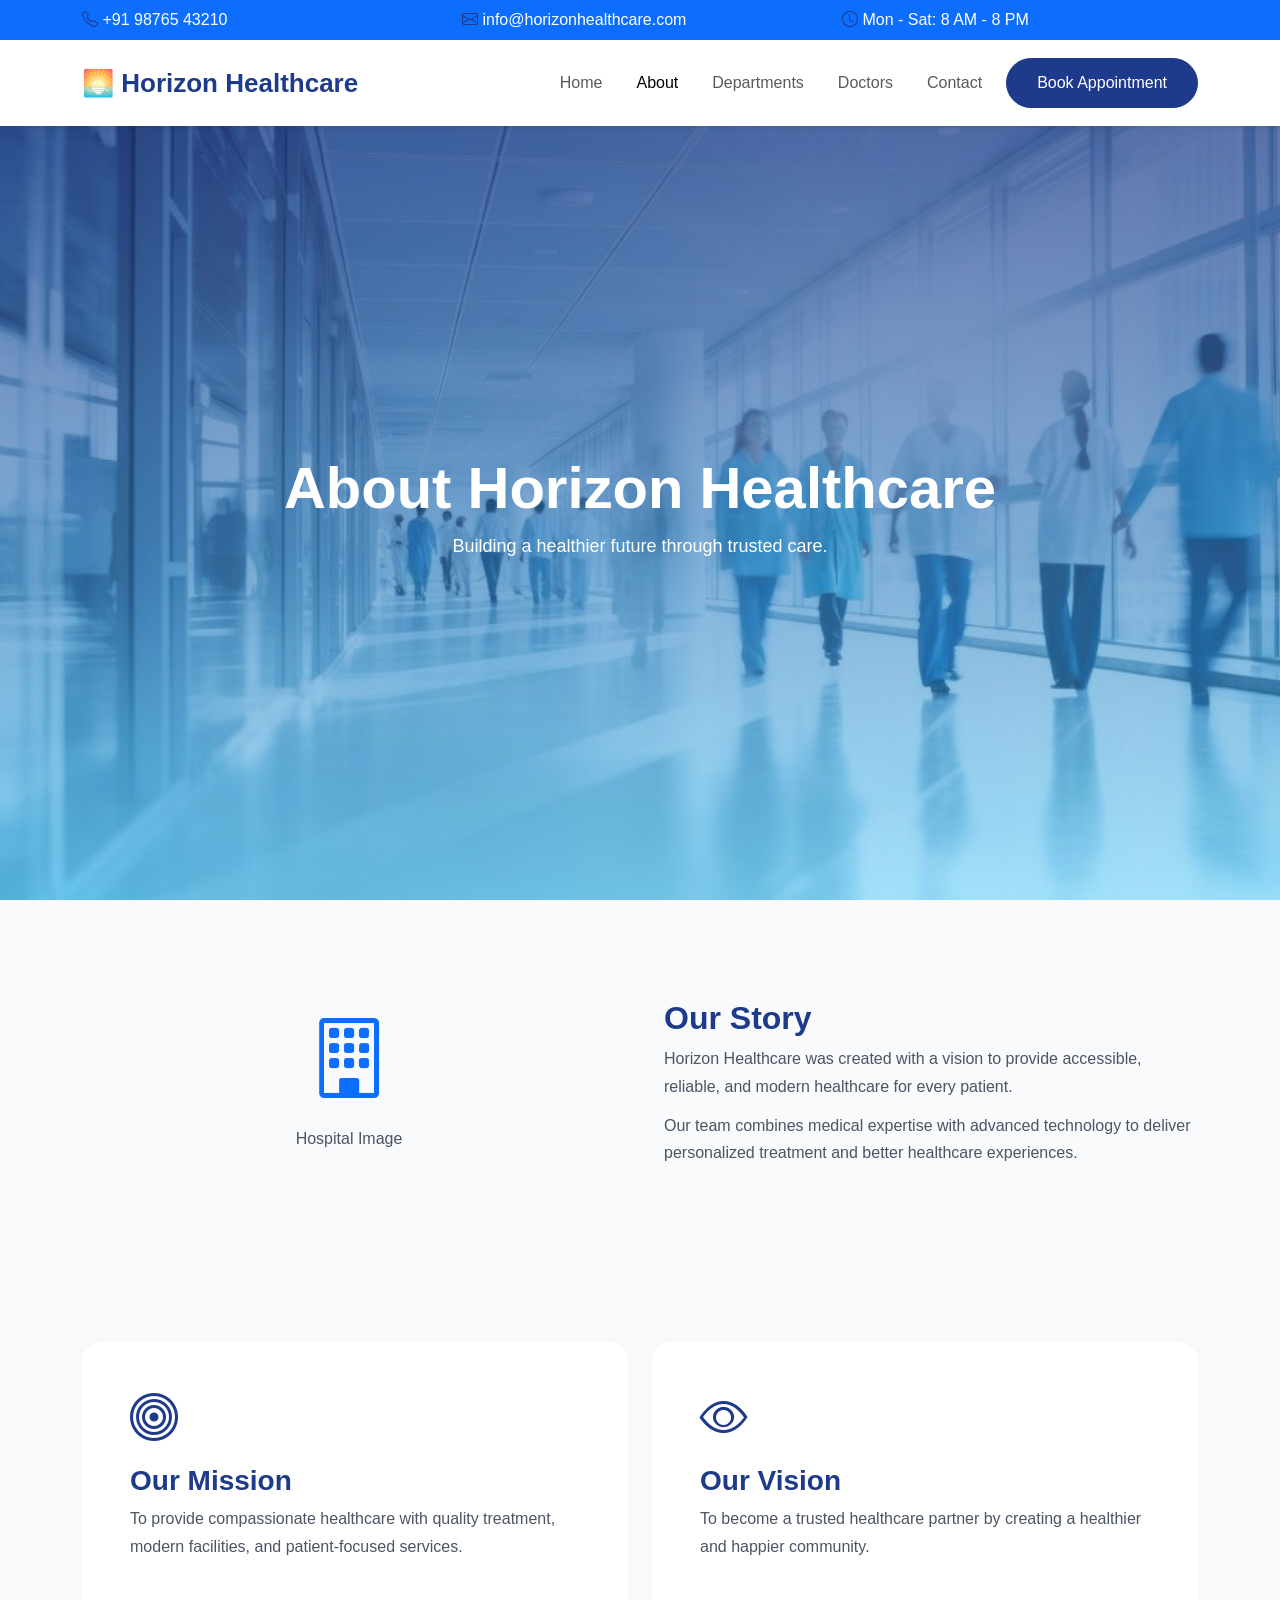
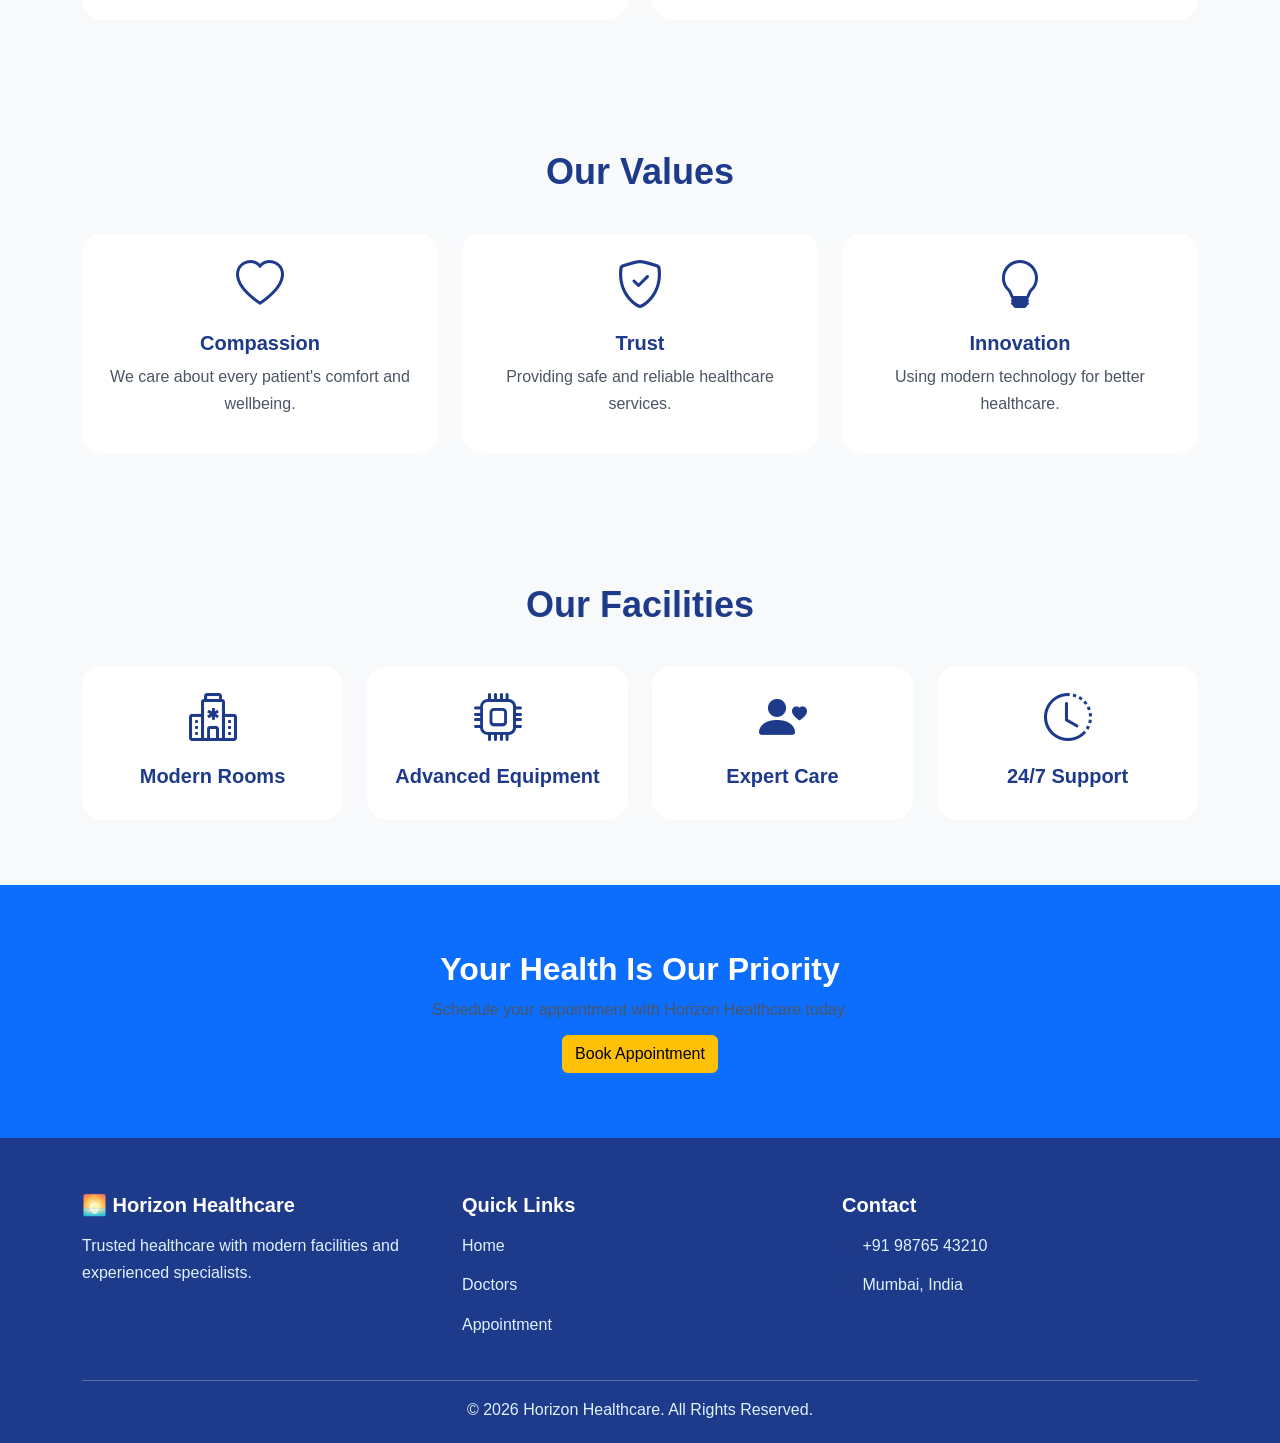
==== about.html @ 3daca07b "first" ====
<!doctype html>
<html lang="en">
  <head>
    <meta charset="UTF-8" />
    <meta name="viewport" content="width=device-width, initial-scale=1.0" />
    <title>Horizon Healthcare | About</title>
    <link
      href="https://cdn.jsdelivr.net/npm/bootstrap@5.3.3/dist/css/bootstrap.min.css"
      rel="stylesheet"
    />
    <link
      rel="stylesheet"
      href="https://cdn.jsdelivr.net/npm/bootstrap-icons@1.11.3/font/bootstrap-icons.min.css"
    />
    <link rel="stylesheet" href="css/style.css" />
  </head>
  <body>
    <div class="bg-primary text-white py-2">
      <div class="container">
        <div class="row text-center text-md-start">
          <div class="col-md-4">
            <i class="bi bi-telephone"></i>
            +91 98765 43210
          </div>
          <div class="col-md-4">
            <i class="bi bi-envelope"></i>
            info@horizonhealthcare.com
          </div>
          <div class="col-md-4">
            <i class="bi bi-clock"></i>
            Mon - Sat: 8 AM - 8 PM
          </div>
        </div>
      </div>
    </div>
    <nav class="navbar navbar-expand-lg bg-white shadow-sm sticky-top">
      <div class="container">
        <a class="navbar-brand fw-bold" href="index.html">
          🌅 Horizon Healthcare
        </a>
        <button
          class="navbar-toggler"
          data-bs-toggle="collapse"
          data-bs-target="#navbarMenu"
        >
          <span class="navbar-toggler-icon"></span>
        </button>
        <div class="collapse navbar-collapse" id="navbarMenu">
          <ul class="navbar-nav ms-auto align-items-lg-center">
            <li class="nav-item">
              <a class="nav-link" href="index.html"> Home </a>
            </li>
            <li class="nav-item">
              <a class="nav-link active" href="about.html"> About </a>
            </li>
            <li class="nav-item">
              <a class="nav-link" href="departments.html"> Departments </a>
            </li>
            <li class="nav-item">
              <a class="nav-link" href="doctors.html"> Doctors </a>
            </li>
            <li class="nav-item">
              <a class="nav-link" href="contact.html"> Contact </a>
            </li>
            <li class="nav-item ms-lg-3">
              <a href="appointment.html" class="btn btn-primary">
                Book Appointment
              </a>
            </li>
          </ul>
        </div>
      </div>
    </nav>
    <section class="hero-section text-center">
      <div class="container">
        <h1>About Horizon Healthcare</h1>
        <p class="lead">Building a healthier future through trusted care.</p>
      </div>
    </section>
    <section>
      <div class="container">
        <div class="row align-items-center g-5">
          <div class="col-lg-6">
            <div class="bg-light rounded-4 p-5 text-center">
              <i class="bi bi-building display-1 text-primary"></i>
              <p class="mt-3">Hospital Image</p>
            </div>
          </div>
          <div class="col-lg-6">
            <h2>Our Story</h2>
            <p>
              Horizon Healthcare was created with a vision to provide
              accessible, reliable, and modern healthcare for every patient.
            </p>
            <p>
              Our team combines medical expertise with advanced technology to
              deliver personalized treatment and better healthcare experiences.
            </p>
          </div>
        </div>
      </div>
    </section>
    <section class="bg-light">
      <div class="container">
        <div class="row g-4">
          <div class="col-md-6">
            <div class="card p-5 h-100">
              <i class="bi bi-bullseye display-5"></i>
              <h3 class="mt-3">Our Mission</h3>
              <p>
                To provide compassionate healthcare with quality treatment,
                modern facilities, and patient-focused services.
              </p>
            </div>
          </div>
          <div class="col-md-6">
            <div class="card p-5 h-100">
              <i class="bi bi-eye display-5"></i>
              <h3 class="mt-3">Our Vision</h3>
              <p>
                To become a trusted healthcare partner by creating a healthier
                and happier community.
              </p>
            </div>
          </div>
        </div>
      </div>
    </section>
    <section>
      <div class="container">
        <h2 class="section-title">Our Values</h2>
        <div class="row g-4">
          <div class="col-md-4">
            <div class="card text-center p-4 h-100">
              <i class="bi bi-heart display-5"></i>
              <h5 class="mt-3">Compassion</h5>
              <p>We care about every patient's comfort and wellbeing.</p>
            </div>
          </div>
          <div class="col-md-4">
            <div class="card text-center p-4 h-100">
              <i class="bi bi-shield-check display-5"></i>
              <h5 class="mt-3">Trust</h5>
              <p>Providing safe and reliable healthcare services.</p>
            </div>
          </div>
          <div class="col-md-4">
            <div class="card text-center p-4 h-100">
              <i class="bi bi-lightbulb display-5"></i>
              <h5 class="mt-3">Innovation</h5>
              <p>Using modern technology for better healthcare.</p>
            </div>
          </div>
        </div>
      </div>
    </section>
    <section class="bg-light">
      <div class="container">
        <h2 class="section-title">Our Facilities</h2>
        <div class="row g-4">
          <div class="col-md-3">
            <div class="card p-4 text-center">
              <i class="bi bi-hospital display-5"></i>
              <h5 class="mt-3">Modern Rooms</h5>
            </div>
          </div>
          <div class="col-md-3">
            <div class="card p-4 text-center">
              <i class="bi bi-cpu display-5"></i>
              <h5 class="mt-3">Advanced Equipment</h5>
            </div>
          </div>
          <div class="col-md-3">
            <div class="card p-4 text-center">
              <i class="bi bi-person-heart display-5"></i>
              <h5 class="mt-3">Expert Care</h5>
            </div>
          </div>
          <div class="col-md-3">
            <div class="card p-4 text-center">
              <i class="bi bi-clock-history display-5"></i>
              <h5 class="mt-3">24/7 Support</h5>
            </div>
          </div>
        </div>
      </div>
    </section>
    <section class="bg-primary text-center text-white">
      <div class="container">
        <h2 class="text-white">Your Health Is Our Priority</h2>
        <p>Schedule your appointment with Horizon Healthcare today.</p>
        <a href="appointment.html" class="btn btn-warning">
          Book Appointment
        </a>
      </div>
    </section>
    <footer>
      <div class="container">
        <div class="row g-4">
          <div class="col-lg-4">
            <h5>🌅 Horizon Healthcare</h5>
            <p>
              Trusted healthcare with modern facilities and experienced
              specialists.
            </p>
          </div>
          <div class="col-lg-4">
            <h5>Quick Links</h5>
            <p>Home</p>
            <p>Doctors</p>
            <p>Appointment</p>
          </div>
          <div class="col-lg-4">
            <h5>Contact</h5>
            <p>
              <i class="bi bi-telephone"></i>
              +91 98765 43210
            </p>
            <p>
              <i class="bi bi-geo-alt"></i>
              Mumbai, India
            </p>
          </div>
        </div>
        <hr />
        <p class="text-center mb-0">
          © 2026 Horizon Healthcare. All Rights Reserved.
        </p>
      </div>
    </footer>
    <script src="https://cdn.jsdelivr.net/npm/bootstrap@5.3.3/dist/js/bootstrap.bundle.min.js"></script>
  </body>
</html>
---- css/style.css ----
:root {
  --primary: #1e3a8a;
  --secondary: #38bdf8;
  --accent: #f59e0b;
  --background: #f8fafc;
  --surface: #ffffff;
  --text: #1f2937;
  --radius: 20px;
}
* {
  margin: 0;
  padding: 0;
  box-sizing: border-box;
}
body {
  font-family: "Noto Sans", Arial, Helvetica, sans-serif;
  background: var(--background);
  color: var(--text);
}
section {
  padding: 65px 0;
}
h1,
h2,
h3,
h4,
h5 {
  font-weight: 700;
  color: var(--primary);
}
p {
  color: #4b5563;
  line-height: 1.7;
  margin-bottom: 12px;
}
a {
  text-decoration: none;
}
.navbar {
  padding: 18px 0;
}
.navbar-brand {
  font-size: 26px;
  color: var(--primary);
}
.nav-link {
  font-weight: 500;
  margin-left: 18px;
  transition: var(--transition);
}
.nav-link:hover,
.nav-link.active {
  color: var(--primary);
}
.btn-primary {
  background: var(--primary);
  border-color: var(--primary);
  padding: 12px 30px;
  border-radius: 50px;
  transition: var(--transition);
}
.btn-primary:hover {
  background: var(--accent);
  border-color: var(--accent);
  color: #000;
  transform: translateY(-3px);
}
.btn-outline-primary {
  padding: 12px 30px;
  border-radius: 50px;
  transition: var(--transition);
}
.btn-outline-primary:hover {
  background: var(--primary);
}
.hero-section {
  min-height: 86vh;
  display: flex;
  align-items: center;
  padding: 80px 0;
  background:
    linear-gradient(rgba(30, 58, 138, 0.7), rgba(56, 189, 248, 0.45)),
    url("/images/hero.jpg");
  background-size: cover;
  background-position: center;
}
.hero-section h1 {
  font-size: clamp(40px, 5vw, 58px);
  line-height: 1.2;
  color: white;
}
.hero-section p {
  font-size: 18px;
  color: white;
}
.section-title {
  text-align: center;
  margin-bottom: 40px;
  font-size: 36px;
}
.card {
  background: var(--surface);
  border: none;
  border-radius: var(--radius);
  transition: var(--transition);
}
.card:hover {
  transform: translateY(-8px);
  box-shadow: 0 12px 30px rgba(0, 0, 0, 0.08);
}
.card img {
  object-fit: cover;
}
.rounded-circle {
  object-fit: cover;
}
.bi {
  color: var(--primary);
}
.form-control,
.form-select {
  padding: 12px;
  border-radius: 12px;
  border: 1px solid #d1d5db;
}
.form-control:focus,
.form-select:focus {
  border-color: var(--secondary);
  box-shadow: 0 0 0 0.2rem rgba(56, 189, 248, 0.25);
}
footer {
  background: var(--primary);
  color: white;
  padding: 55px 0 20px;
}
footer h5 {
  color: white;
  margin-bottom: 15px;
}
footer p {
  color: #e0f2fe;
}
footer hr {
  margin: 30px 0 15px;
}
@media (max-width: 768px) {
  section {
    padding: 45px 0;
  }
  .hero-section {
    min-height: 65vh;
    text-align: center;
  }
  .nav-link {
    margin-left: 0;
  }
  .section-title {
    font-size: 30px;
  }
}
.doctor-img {
    object-fit: cover;
    border: 5px solid #E0F2FE;
}
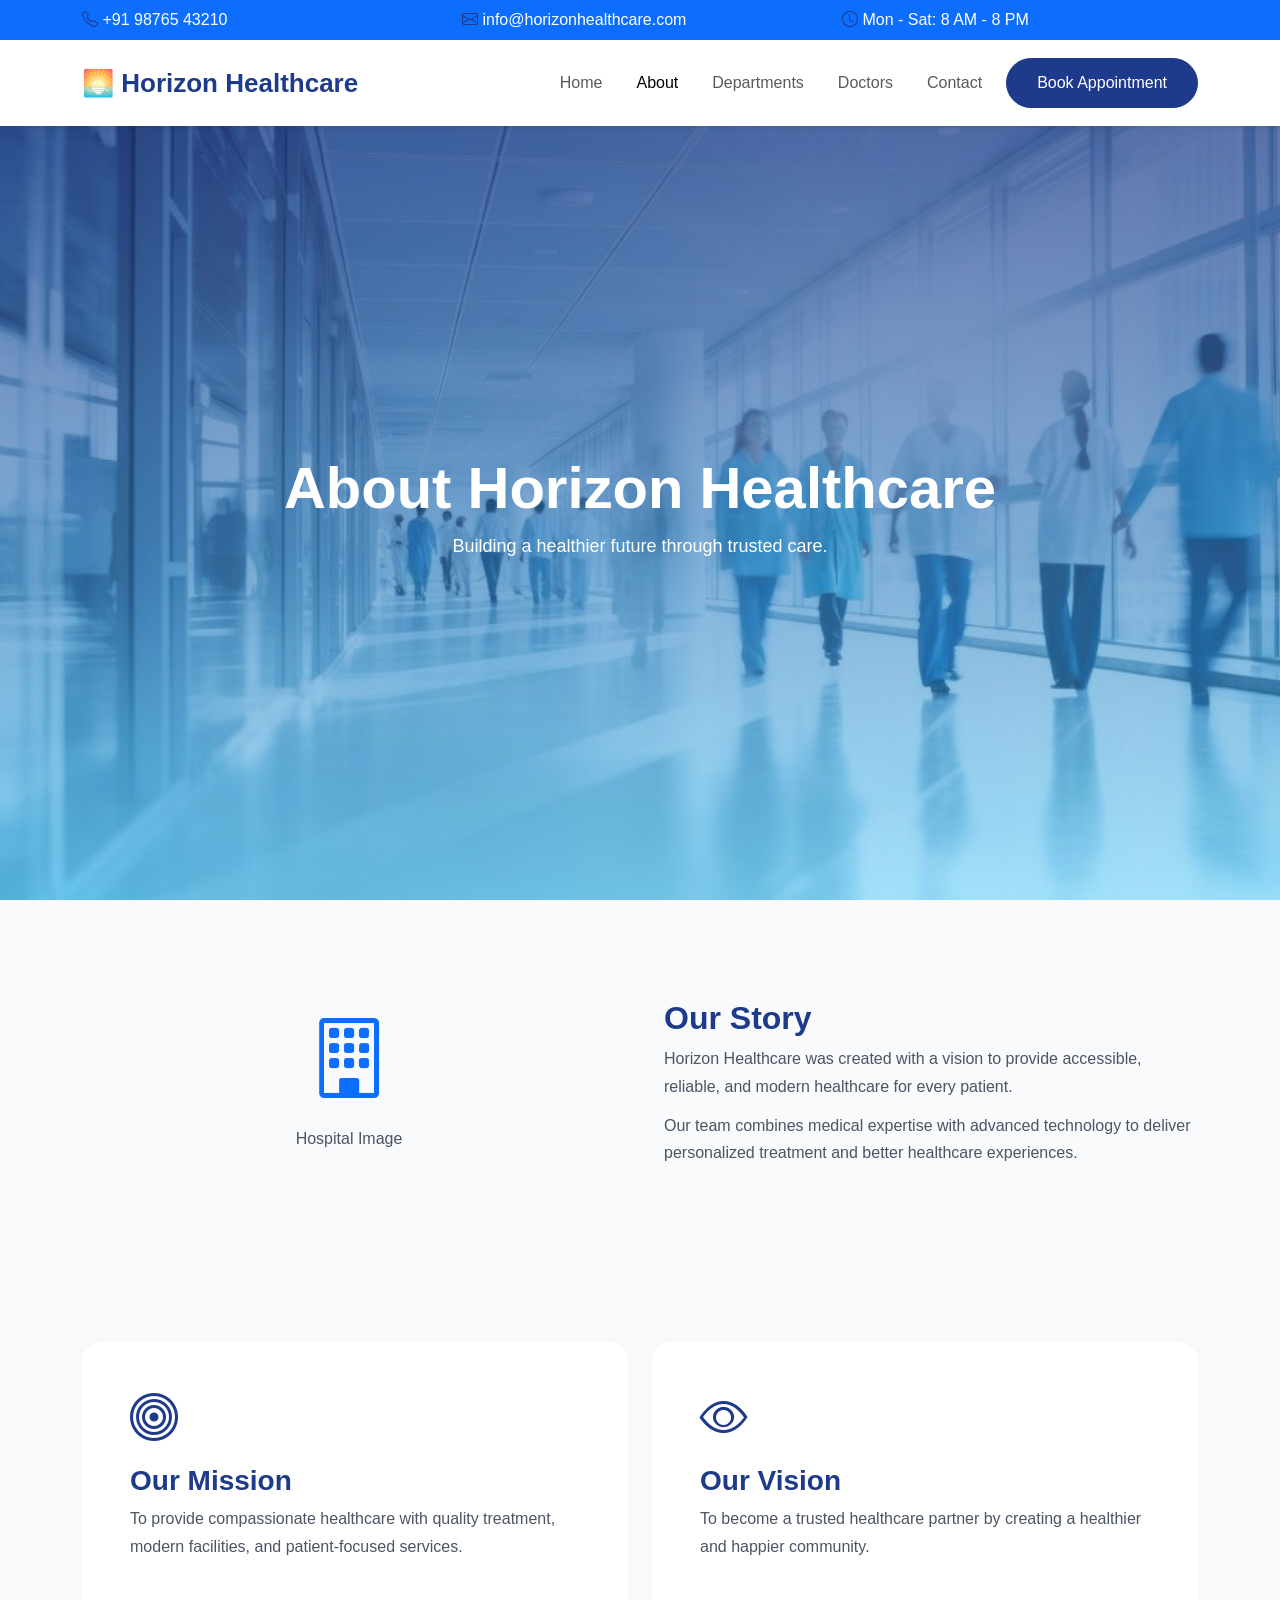
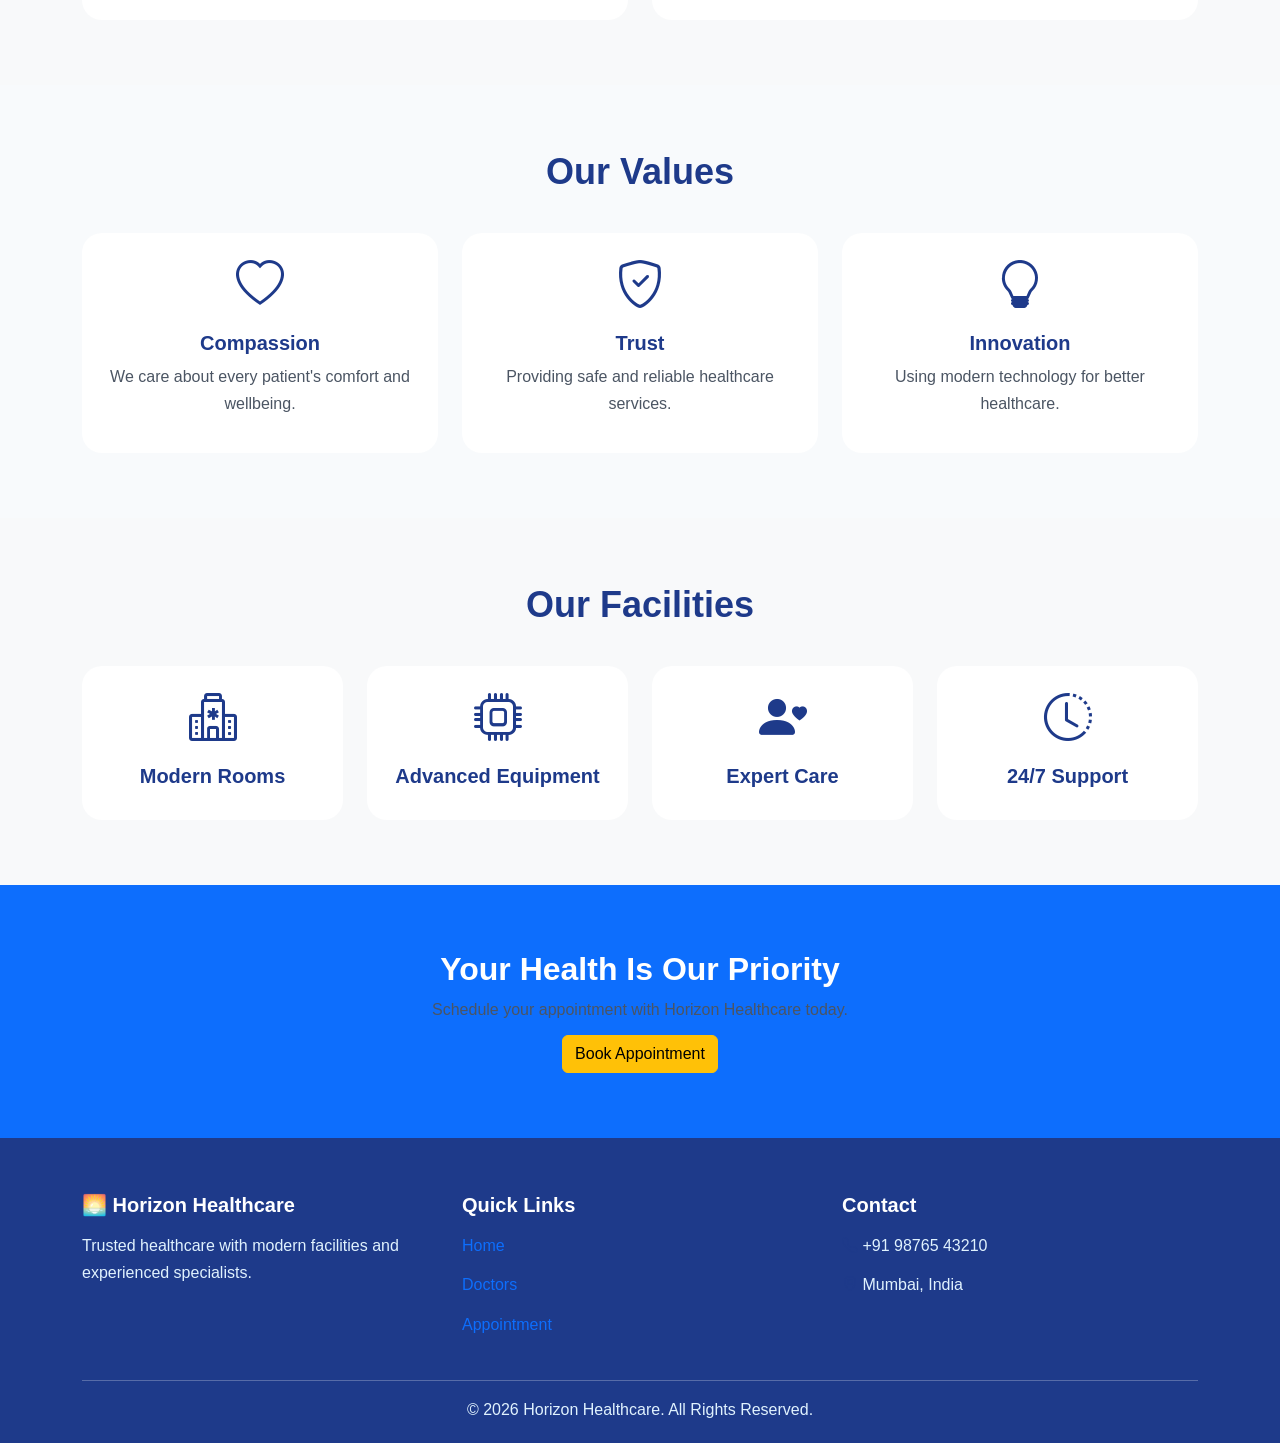
==== commit b05350b6: "last of us" ====
--- a/about.html
+++ b/about.html
@@ -15,27 +15,27 @@
     <link rel="stylesheet" href="css/style.css" />
   </head>
   <body>
-    <div class="bg-primary text-white py-2">
+    <div class="bg-primary text-white py-2" id="topBar">
       <div class="container">
         <div class="row text-center text-md-start">
-          <div class="col-md-4">
+          <div class="col-md-4 contact-info">
             <i class="bi bi-telephone"></i>
             +91 98765 43210
           </div>
-          <div class="col-md-4">
+          <div class="col-md-4 contact-info">
             <i class="bi bi-envelope"></i>
             info@horizonhealthcare.com
           </div>
-          <div class="col-md-4">
+          <div class="col-md-4 contact-info">
             <i class="bi bi-clock"></i>
             Mon - Sat: 8 AM - 8 PM
           </div>
         </div>
       </div>
     </div>
-    <nav class="navbar navbar-expand-lg bg-white shadow-sm sticky-top">
-      <div class="container">
-        <a class="navbar-brand fw-bold" href="index.html">
+    <nav class="navbar navbar-expand-lg bg-white shadow-sm sticky-top" id="mainNavbar">
+      <div class="container">
+        <a class="navbar-brand fw-bold" href="index.html" id="brandLogo">
           🌅 Horizon Healthcare
         </a>
         <button
@@ -48,22 +48,22 @@
         <div class="collapse navbar-collapse" id="navbarMenu">
           <ul class="navbar-nav ms-auto align-items-lg-center">
             <li class="nav-item">
-              <a class="nav-link" href="index.html"> Home </a>
-            </li>
-            <li class="nav-item">
-              <a class="nav-link active" href="about.html"> About </a>
-            </li>
-            <li class="nav-item">
-              <a class="nav-link" href="departments.html"> Departments </a>
-            </li>
-            <li class="nav-item">
-              <a class="nav-link" href="doctors.html"> Doctors </a>
-            </li>
-            <li class="nav-item">
-              <a class="nav-link" href="contact.html"> Contact </a>
+              <a class="nav-link" href="index.html" id="navHome"> Home </a>
+            </li>
+            <li class="nav-item">
+              <a class="nav-link active" href="about.html" id="navAbout"> About </a>
+            </li>
+            <li class="nav-item">
+              <a class="nav-link" href="departments.html" id="navDepartments"> Departments </a>
+            </li>
+            <li class="nav-item">
+              <a class="nav-link" href="doctors.html" id="navDoctors"> Doctors </a>
+            </li>
+            <li class="nav-item">
+              <a class="nav-link" href="contact.html" id="navContact"> Contact </a>
             </li>
             <li class="nav-item ms-lg-3">
-              <a href="appointment.html" class="btn btn-primary">
+              <a href="appointment.html" class="btn btn-primary" id="navAppointment">
                 Book Appointment
               </a>
             </li>
@@ -71,28 +71,28 @@
         </div>
       </div>
     </nav>
-    <section class="hero-section text-center">
-      <div class="container">
-        <h1>About Horizon Healthcare</h1>
-        <p class="lead">Building a healthier future through trusted care.</p>
-      </div>
-    </section>
-    <section>
+    <section class="hero-section text-center" id="heroSection">
+      <div class="container">
+        <h1 id="heroTitle">About Horizon Healthcare</h1>
+        <p class="lead" id="heroDescription">Building a healthier future through trusted care.</p>
+      </div>
+    </section>
+    <section id="storySection">
       <div class="container">
         <div class="row align-items-center g-5">
           <div class="col-lg-6">
-            <div class="bg-light rounded-4 p-5 text-center">
+            <div class="bg-light rounded-4 p-5 text-center hospital-image">
               <i class="bi bi-building display-1 text-primary"></i>
               <p class="mt-3">Hospital Image</p>
             </div>
           </div>
           <div class="col-lg-6">
-            <h2>Our Story</h2>
-            <p>
+            <h2 id="storyTitle">Our Story</h2>
+            <p id="storyText1">
               Horizon Healthcare was created with a vision to provide
               accessible, reliable, and modern healthcare for every patient.
             </p>
-            <p>
+            <p id="storyText2">
               Our team combines medical expertise with advanced technology to
               deliver personalized treatment and better healthcare experiences.
             </p>
@@ -100,24 +100,24 @@
         </div>
       </div>
     </section>
-    <section class="bg-light">
+    <section class="bg-light" id="missionVisionSection">
       <div class="container">
         <div class="row g-4">
           <div class="col-md-6">
-            <div class="card p-5 h-100">
+            <div class="card p-5 h-100 mission-card">
               <i class="bi bi-bullseye display-5"></i>
-              <h3 class="mt-3">Our Mission</h3>
-              <p>
+              <h3 class="mt-3" id="missionTitle">Our Mission</h3>
+              <p id="missionText">
                 To provide compassionate healthcare with quality treatment,
                 modern facilities, and patient-focused services.
               </p>
             </div>
           </div>
           <div class="col-md-6">
-            <div class="card p-5 h-100">
+            <div class="card p-5 h-100 vision-card">
               <i class="bi bi-eye display-5"></i>
-              <h3 class="mt-3">Our Vision</h3>
-              <p>
+              <h3 class="mt-3" id="visionTitle">Our Vision</h3>
+              <p id="visionText">
                 To become a trusted healthcare partner by creating a healthier
                 and happier community.
               </p>
@@ -126,26 +126,26 @@
         </div>
       </div>
     </section>
-    <section>
-      <div class="container">
-        <h2 class="section-title">Our Values</h2>
+    <section id="valuesSection">
+      <div class="container">
+        <h2 class="section-title" id="valuesTitle">Our Values</h2>
         <div class="row g-4">
           <div class="col-md-4">
-            <div class="card text-center p-4 h-100">
+            <div class="card text-center p-4 h-100 value-card">
               <i class="bi bi-heart display-5"></i>
               <h5 class="mt-3">Compassion</h5>
               <p>We care about every patient's comfort and wellbeing.</p>
             </div>
           </div>
           <div class="col-md-4">
-            <div class="card text-center p-4 h-100">
+            <div class="card text-center p-4 h-100 value-card">
               <i class="bi bi-shield-check display-5"></i>
               <h5 class="mt-3">Trust</h5>
               <p>Providing safe and reliable healthcare services.</p>
             </div>
           </div>
           <div class="col-md-4">
-            <div class="card text-center p-4 h-100">
+            <div class="card text-center p-4 h-100 value-card">
               <i class="bi bi-lightbulb display-5"></i>
               <h5 class="mt-3">Innovation</h5>
               <p>Using modern technology for better healthcare.</p>
@@ -154,30 +154,30 @@
         </div>
       </div>
     </section>
-    <section class="bg-light">
-      <div class="container">
-        <h2 class="section-title">Our Facilities</h2>
-        <div class="row g-4">
-          <div class="col-md-3">
-            <div class="card p-4 text-center">
+    <section class="bg-light" id="facilitiesSection">
+      <div class="container">
+        <h2 class="section-title" id="facilitiesTitle">Our Facilities</h2>
+        <div class="row g-4">
+          <div class="col-md-3">
+            <div class="card p-4 text-center facility-card">
               <i class="bi bi-hospital display-5"></i>
               <h5 class="mt-3">Modern Rooms</h5>
             </div>
           </div>
           <div class="col-md-3">
-            <div class="card p-4 text-center">
+            <div class="card p-4 text-center facility-card">
               <i class="bi bi-cpu display-5"></i>
               <h5 class="mt-3">Advanced Equipment</h5>
             </div>
           </div>
           <div class="col-md-3">
-            <div class="card p-4 text-center">
+            <div class="card p-4 text-center facility-card">
               <i class="bi bi-person-heart display-5"></i>
               <h5 class="mt-3">Expert Care</h5>
             </div>
           </div>
           <div class="col-md-3">
-            <div class="card p-4 text-center">
+            <div class="card p-4 text-center facility-card">
               <i class="bi bi-clock-history display-5"></i>
               <h5 class="mt-3">24/7 Support</h5>
             </div>
@@ -185,49 +185,50 @@
         </div>
       </div>
     </section>
-    <section class="bg-primary text-center text-white">
-      <div class="container">
-        <h2 class="text-white">Your Health Is Our Priority</h2>
-        <p>Schedule your appointment with Horizon Healthcare today.</p>
-        <a href="appointment.html" class="btn btn-warning">
+    <section class="bg-primary text-center text-white" id="ctaSection">
+      <div class="container">
+        <h2 class="text-white" id="ctaTitle">Your Health Is Our Priority</h2>
+        <p id="ctaDescription">Schedule your appointment with Horizon Healthcare today.</p>
+        <a href="appointment.html" class="btn btn-warning" id="ctaButton">
           Book Appointment
         </a>
       </div>
     </section>
-    <footer>
+    <footer id="mainFooter">
       <div class="container">
         <div class="row g-4">
           <div class="col-lg-4">
-            <h5>🌅 Horizon Healthcare</h5>
-            <p>
+            <h5 id="footerBrand">🌅 Horizon Healthcare</h5>
+            <p id="footerDescription">
               Trusted healthcare with modern facilities and experienced
               specialists.
             </p>
           </div>
           <div class="col-lg-4">
-            <h5>Quick Links</h5>
-            <p>Home</p>
-            <p>Doctors</p>
-            <p>Appointment</p>
+            <h5 id="footerQuickLinks">Quick Links</h5>
+            <p><a href="index.html" class="footer-link">Home</a></p>
+            <p><a href="doctors.html" class="footer-link">Doctors</a></p>
+            <p><a href="appointment.html" class="footer-link">Appointment</a></p>
           </div>
           <div class="col-lg-4">
-            <h5>Contact</h5>
-            <p>
+            <h5 id="footerContact">Contact</h5>
+            <p class="contact-info">
               <i class="bi bi-telephone"></i>
               +91 98765 43210
             </p>
-            <p>
+            <p class="contact-info">
               <i class="bi bi-geo-alt"></i>
               Mumbai, India
             </p>
           </div>
         </div>
         <hr />
-        <p class="text-center mb-0">
+        <p class="text-center mb-0" id="copyright">
           © 2026 Horizon Healthcare. All Rights Reserved.
         </p>
       </div>
     </footer>
     <script src="https://cdn.jsdelivr.net/npm/bootstrap@5.3.3/dist/js/bootstrap.bundle.min.js"></script>
+    <script src="script.js"></script>
   </body>
 </html>
--- a/css/style.css
+++ b/css/style.css
@@ -46,7 +46,6 @@
 .nav-link {
   font-weight: 500;
   margin-left: 18px;
-  transition: var(--transition);
 }
 .nav-link:hover,
 .nav-link.active {
@@ -57,7 +56,6 @@
   border-color: var(--primary);
   padding: 12px 30px;
   border-radius: 50px;
-  transition: var(--transition);
 }
 .btn-primary:hover {
   background: var(--accent);
@@ -68,7 +66,6 @@
 .btn-outline-primary {
   padding: 12px 30px;
   border-radius: 50px;
-  transition: var(--transition);
 }
 .btn-outline-primary:hover {
   background: var(--primary);
@@ -102,7 +99,6 @@
   background: var(--surface);
   border: none;
   border-radius: var(--radius);
-  transition: var(--transition);
 }
 .card:hover {
   transform: translateY(-8px);
